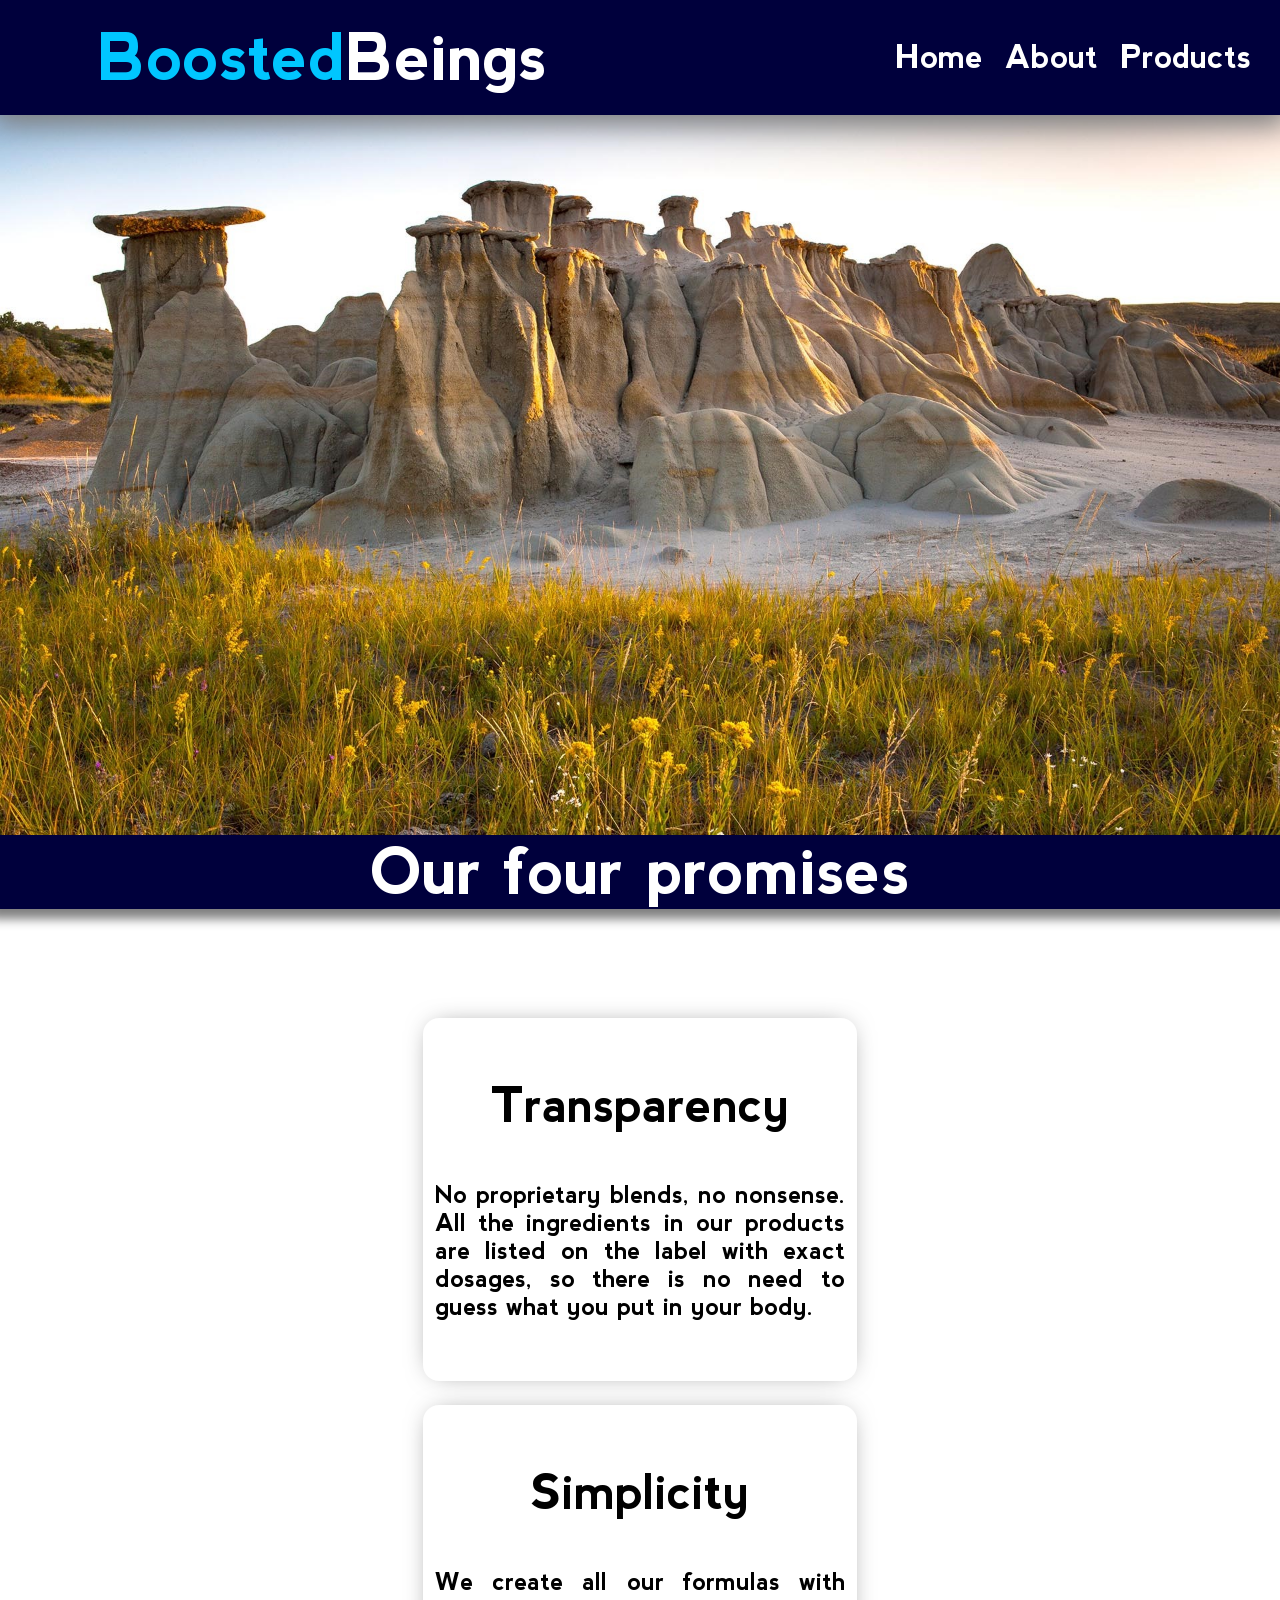
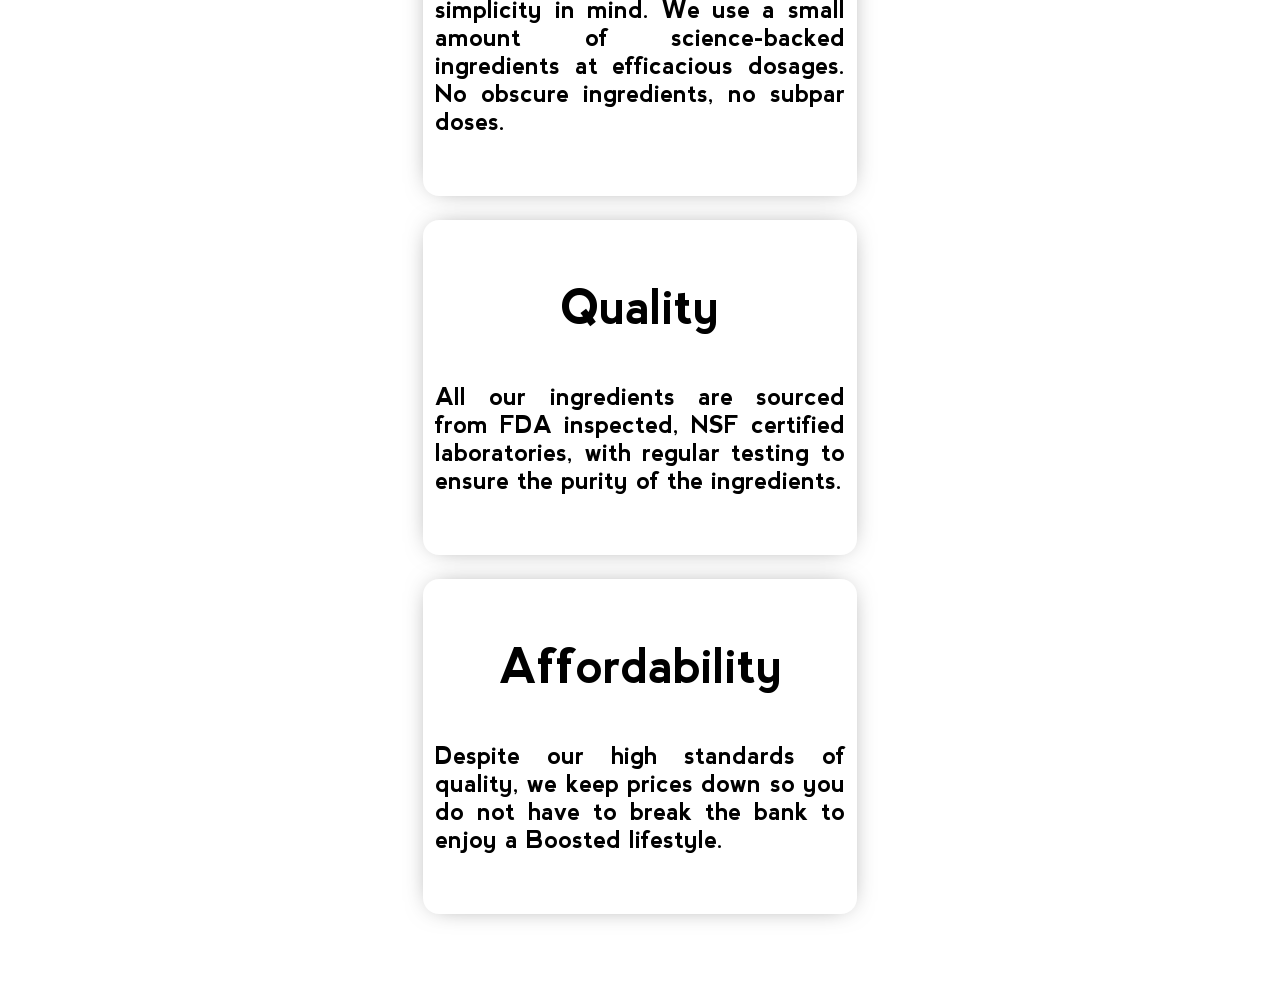
==== index.html @ 20cb0233 "Update" ====
<!doctype html>
<html>
<head>
<meta charset="utf-8"/>
<meta name="description" content="No subpar dosages. No proprietary blends. No cheap ingredients. Shop our products and enjoy a boosted lifestyle today."/>
<meta name="keywords" content="BoostedBeings, Boosted, Beings, Boosted Beings, supplements, nootropics, lifestyle, workout, preworkout, stress, anxiety, relief, unwind"/>
<meta name="author" content="Jean-Christophe Raymond-Bertrand"/>
<meta name="viewport" content="width=device-width, initial-scale=1.0"/>
<title>Boosted Beings</title>

<link rel="stylesheet" href="https://unpkg.com/aos@next/dist/aos.css">
<link id="theme" rel="stylesheet" type="text/css" href="css/css.css">
	
<link rel="apple-touch-icon" sizes="180x180" href="icons/apple-touch-icon.png">
<link rel="icon" type="image/png" sizes="32x32" href="icons/favicon-32x32.png">
<link rel="icon" type="image/png" sizes="16x16" href="icons/favicon-16x16.png">
<link rel="manifest" href="/site.webmanifest">
</head>
	

<body>
<script type="text/javascript" src="script/mobile.js"></script>
<header id="mheader">
			<h1>Boosted<span>Beings</span></h1>
  <button id="dbtn">Menu</button>
		<div id="dropdown">
			<nav id =  "main-navbar">
				<a href="index.html">Home</a>
				<a href="about.html">About</a>
				<a href="index.html">Products</a>
			</nav>
		</div>
	</header>

<div id="wrapper">
	<div id="sl-container">
		<div id = "slideshow">
			<figure>
				<img src="images/1.jpg" alt="">
				<img src="images/2.jpg" alt="">
				<img src="images/3.jpg" alt="">
				<img src="images/4.jpg" alt="">
				<img src="images/1.jpg" alt="">
			</figure>
			<h1 id="prom">Our four promises</h1>
        </div>
	</div>
	<div class="container">
		<div id="phalf">
			<br>
			<div data-aos="fade-in">
				<h3>Transparency</h3>
				<p>No proprietary blends, no nonsense. All the ingredients in our products are listed on the label with exact dosages, so there is no need to guess what you put in your body.</p>
			</div>
			<div data-aos="fade-in">
				<h3>Simplicity</h3>
				<p>We create all our formulas with simplicity in mind. We use a small amount of science-backed ingredients at efficacious dosages. No obscure ingredients, no subpar doses.</p>
			</div>	
			<div data-aos="fade-in">
				<h3>Quality</h3>
				<p>All our ingredients are sourced from FDA inspected, NSF certified laboratories, with regular testing to ensure the purity of  the ingredients.</p>
			</div>
			<div data-aos="fade-in">
				<h3>Affordability</h3>
				<p>Despite our high standards of quality, we keep prices down so you do not have to break the bank to enjoy a Boosted lifestyle.</p>
			</div>
			<br>
		</div>
	</div>
	<br>
	<br>
</div>
</body>

<script type="text/javascript" src="script/js.js"></script>
<script src="https://unpkg.com/aos@next/dist/aos.js"></script>
<script>
	AOS.init();
</script>
</html>
---- css/css.css ----
@font-face {
    font-family: 'nevis Bold';
    font-style: normal;
    font-weight: normal;
    src: local('nevis Bold'), url('../fonts/nevis.woff') format('woff');
}



/*global stuff*/
::-webkit-scrollbar{
	width: 10px;
}

body{
	font-family: 'nevis Bold';
	background-color: white;
	margin: 0;
}

#wrapper{
}

.container{
	width:80%;
	margin: auto;
	overflow-x: hidden;
}

/*link properties*/
a:link{
	text-decoration: none;
}

a:visited{
	text-decoration:none;
}

a:hover{
	font-weight: bold;
}
/*link properties*/
/*global stuff*/

/*Main header stuff*/
#dbtn{
	background: blue;
	display: none;
}

header{
	display: grid;
	grid-template-columns: 70% 30%;
	z-index: 100;
	position:sticky;
	top:0px;
	background-color: #00003c;
	margin-top: 0px;
	padding: 10px;
	border-style: white solid;
	box-shadow: 0px 5px 26px 5px gray;
	height:95px;
}

header span{
	 color: #fff;
}
header h1{
	color: #00c6ff;
	font-family: 'nevis Bold';
	font-size: 4em;
	margin: auto;
	margin-left: 10%;	
	align-content: left;
}

header a:hover{
	font-weight:bold;
}

header a:visited{
	color:white;
}

nav{
	height: 95px;
	position: relative;
	font-family: 'nevis Bold';
	width: auto;
	float: right;
	margin: auto;
	margin-right: 1em;
	display: grid;
	text-align: center;
	grid-template-columns: 1fr 1fr 1fr;
	grid-column-gap: 1em;
	grid-row-gap: 2px;
}

nav a{
	font-size: 2em;
	margin: auto;
	color: white;
	padding: 3px;
}

/*Main header stuff*/

.par1{
	background-color: black;
	color: white;
}

#mailing-list label{
	margin-left: 5%;
	border-style: solid;
	box-sizing: border-box;
	height: 500px;
}

/*Slideshow*/

#sl-container{
	width:100%;
	margin: auto;
}

#slideshow{
	overflow: hidden;
}

#slideshow figure{
	position:relative;
	width: 500%;
	margin:0;
	left:0;	
	animation: 15s slideshow infinite;
}

#slideshow img{
	float: left;
	width: 20%;
}

@keyframes slideshow{
	0%{
		left:0;
	}
	20%{
		left:0;
	}
	25%{
		left:-100%;
	}
	45%{
		left:-100%;
	}
	50%{
		left:-200%;
	}
	70%{
		left:-200%;
	}
	75%{
		left:-300%;
	}
	95%{
		left:-300%;
	}	
	100%{
		left: -400%;
	}
}

#slideshow h2{
	right: 45vw;
	left: 45vw;
	text-align: center;
	position: absolute;
	top: 50%;
	z-index: 100;
	color: white;
}
/*Slideshow*/

#prom{
	text-align: center;
	font-size: 4em;
	color: white;
	background: #00003c;
	box-shadow: 0px 0px 10px 10px gray;
}

#phalf{
	display:grid;
	grid-template-columns: 1fr;
	grid-column-gap: 2em;
	grid-row-gap:3em;
}

#phalf > div{
	min-width: 400px;
	max-width: 500px;
	width:40%;
	height: 100%;
	margin:auto;
	border-sizing: border-box;
	border-radius: 1em;
	text-align: justify;
	padding: .75em;
	box-shadow: 0px 0px 27px -11px #666666;	
}

#phalf h3{
	text-align:center;
	font-size: 3em;
}

#phalf p{
	text-align:justify;
	font-size: 1.5em;
}
@media (max-width : 925px ){
	header{
		height: auto;
	}
	
	header{
		grid-template-columns: 1fr;
		grid-row-gap: 10px;
	}
	
	header h1{
		display:block;
		margin: auto;
		height:75px;
		float: center;
	}
	
	#dropdown{
		position: relative;
		margin: auto;
	}
	
	nav{
		height: auto;
	}
	
	#main-navbar{
		display: block;
		float: center;
		margin: auto;
		grid-template-columns: 1fr 1fr 1fr;	
	}
	
	.container{
		width:92%;
	}
	}
}
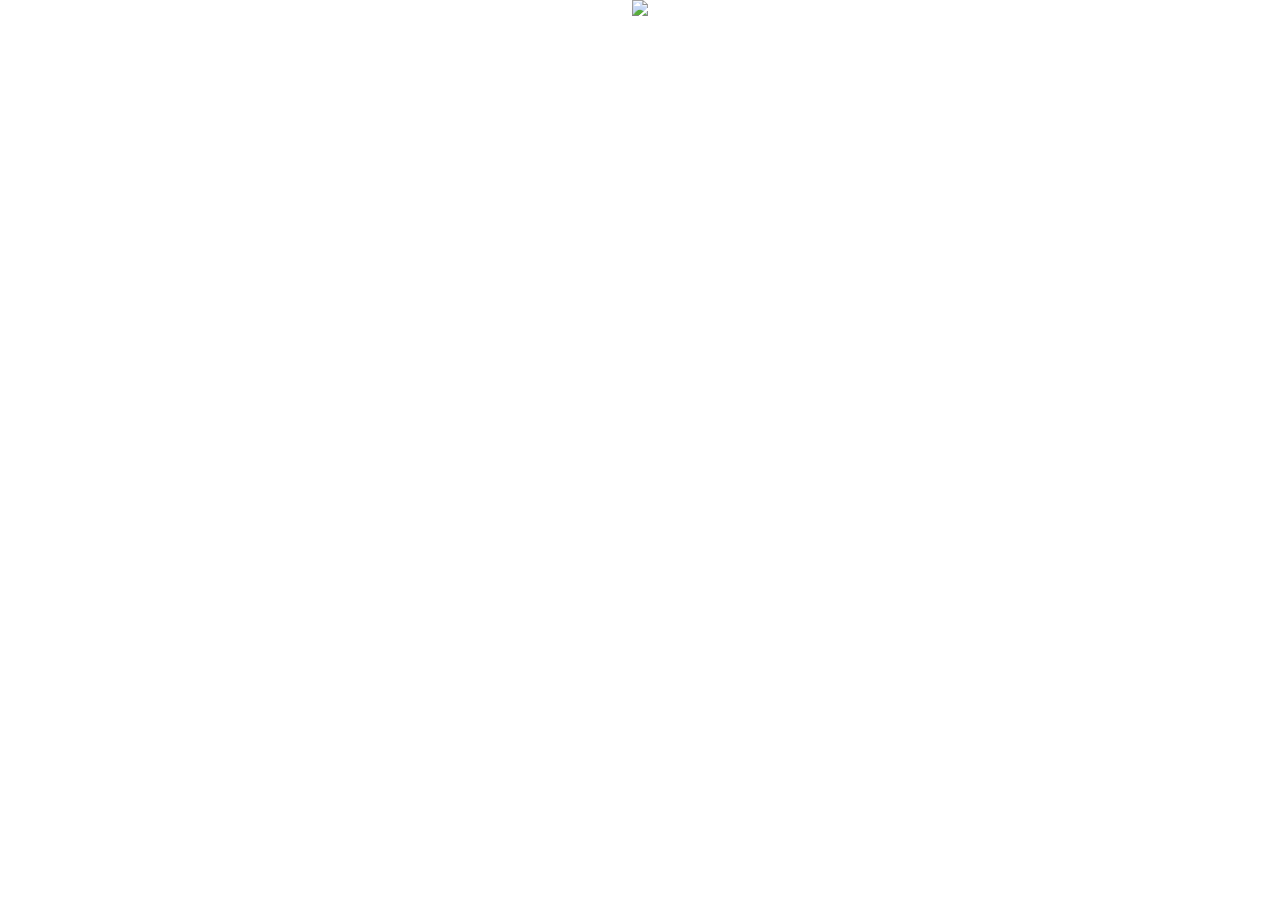
==== commit d58c7082: "landing page" ====
--- a/index.html
+++ b/index.html
@@ -1,80 +1,15 @@
 <!doctype html>
 <html>
 <head>
-<meta charset="utf-8"/>
-<meta name="description" content="No subpar dosages. No proprietary blends. No cheap ingredients. Shop our products and enjoy a boosted lifestyle today."/>
-<meta name="keywords" content="BoostedBeings, Boosted, Beings, Boosted Beings, supplements, nootropics, lifestyle, workout, preworkout, stress, anxiety, relief, unwind"/>
-<meta name="author" content="Jean-Christophe Raymond-Bertrand"/>
-<meta name="viewport" content="width=device-width, initial-scale=1.0"/>
-<title>Boosted Beings</title>
-
-<link rel="stylesheet" href="https://unpkg.com/aos@next/dist/aos.css">
-<link id="theme" rel="stylesheet" type="text/css" href="css/css.css">
-	
-<link rel="apple-touch-icon" sizes="180x180" href="icons/apple-touch-icon.png">
-<link rel="icon" type="image/png" sizes="32x32" href="icons/favicon-32x32.png">
-<link rel="icon" type="image/png" sizes="16x16" href="icons/favicon-16x16.png">
-<link rel="manifest" href="/site.webmanifest">
+<link id="theme" rel="stylesheet" type="text/css" href="css/temp-css.css">
 </head>
-	
 
 <body>
-<script type="text/javascript" src="script/mobile.js"></script>
-<header id="mheader">
-			<h1>Boosted<span>Beings</span></h1>
-  <button id="dbtn">Menu</button>
-		<div id="dropdown">
-			<nav id =  "main-navbar">
-				<a href="index.html">Home</a>
-				<a href="about.html">About</a>
-				<a href="index.html">Products</a>
-			</nav>
-		</div>
-	</header>
+<div>
+	<a href="https://jcrb7800.getform.com/ql7ld"><img src="images/outwork.png"></a>
+	<h2>Coming soon</h2>
+	<p>Stay tuned; click anywhere to sign-up to our newsletter</p>
+</div>
 
-<div id="wrapper">
-	<div id="sl-container">
-		<div id = "slideshow">
-			<figure>
-				<img src="images/1.jpg" alt="">
-				<img src="images/2.jpg" alt="">
-				<img src="images/3.jpg" alt="">
-				<img src="images/4.jpg" alt="">
-				<img src="images/1.jpg" alt="">
-			</figure>
-			<h1 id="prom">Our four promises</h1>
-        </div>
-	</div>
-	<div class="container">
-		<div id="phalf">
-			<br>
-			<div data-aos="fade-in">
-				<h3>Transparency</h3>
-				<p>No proprietary blends, no nonsense. All the ingredients in our products are listed on the label with exact dosages, so there is no need to guess what you put in your body.</p>
-			</div>
-			<div data-aos="fade-in">
-				<h3>Simplicity</h3>
-				<p>We create all our formulas with simplicity in mind. We use a small amount of science-backed ingredients at efficacious dosages. No obscure ingredients, no subpar doses.</p>
-			</div>	
-			<div data-aos="fade-in">
-				<h3>Quality</h3>
-				<p>All our ingredients are sourced from FDA inspected, NSF certified laboratories, with regular testing to ensure the purity of  the ingredients.</p>
-			</div>
-			<div data-aos="fade-in">
-				<h3>Affordability</h3>
-				<p>Despite our high standards of quality, we keep prices down so you do not have to break the bank to enjoy a Boosted lifestyle.</p>
-			</div>
-			<br>
-		</div>
-	</div>
-	<br>
-	<br>
-</div>
 </body>
-
-<script type="text/javascript" src="script/js.js"></script>
-<script src="https://unpkg.com/aos@next/dist/aos.js"></script>
-<script>
-	AOS.init();
-</script>
 </html>
--- a/css/temp-css.css
+++ b/css/temp-css.css
@@ -0,0 +1,37 @@
+@font-face {
+    font-family: 'nevis Bold';
+    font-style: normal;
+    font-weight: normal;
+    src: local('nevis Bold'), url('../fonts/nevis.woff') format('woff');
+}
+
+body{
+	margin: 0;
+	overflow: hidden;
+}
+
+div{
+	display: flex;
+	justify-content:center;
+}
+
+h2{
+	position: absolute;
+	top: 10px;
+	font-size: 3em;
+	color: white;
+	font-family: 'nevis Bold';
+}
+
+p{
+	position: absolute;
+	font-size: 1em;
+	color: white;
+	font-family: 'nevis Bold';
+}
+
+img {
+
+	height: 100vh;
+	
+}
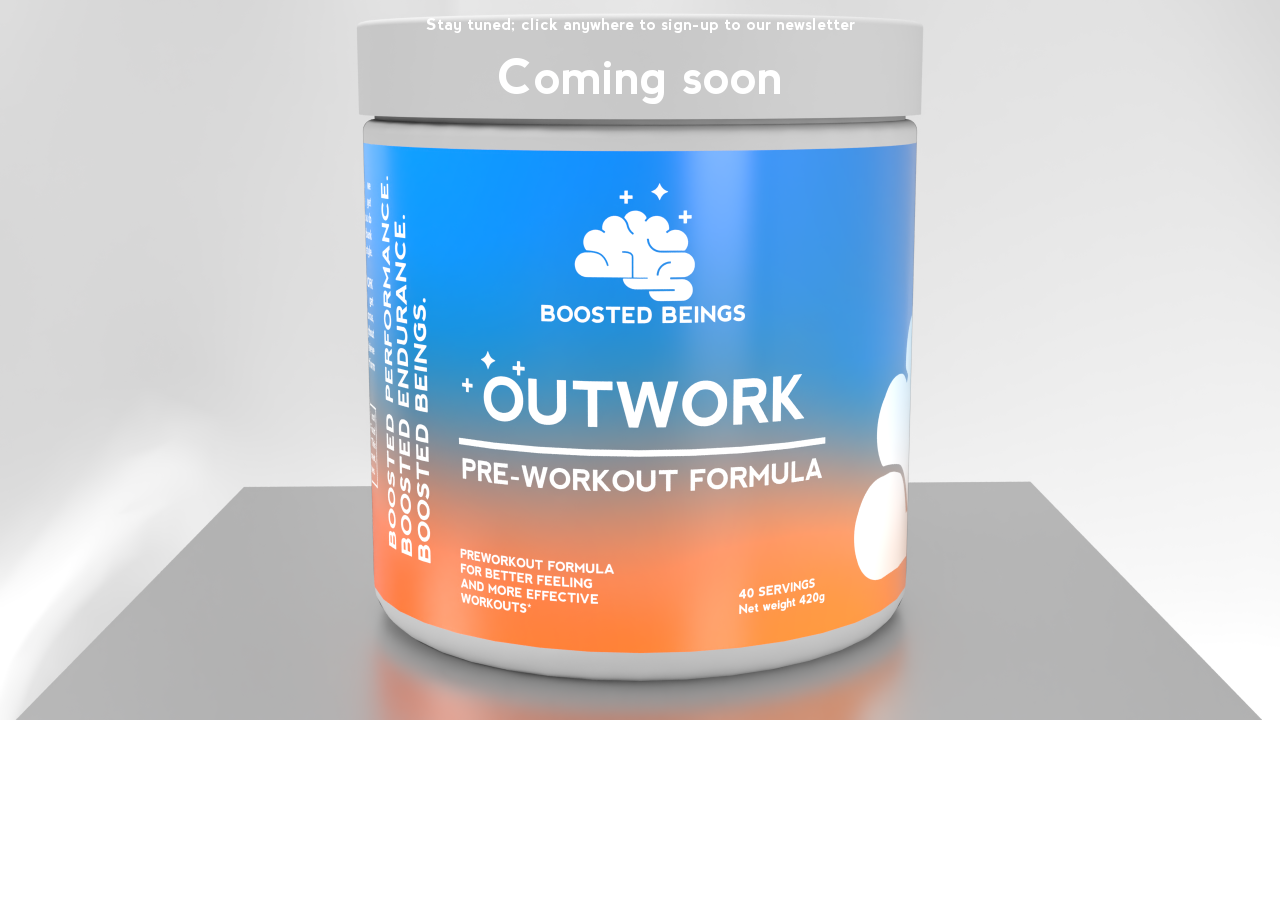
==== commit 72a54fd3: "img update" ====
--- a/index.html
+++ b/index.html
@@ -1,12 +1,25 @@
 <!doctype html>
 <html>
 <head>
+<meta charset="utf-8"/>
+<meta name="description" content="No subpar dosages. No proprietary blends. No cheap ingredients. Shop our products and enjoy a boosted lifestyle today."/>
+<meta name="keywords" content="BoostedBeings, Boosted, Beings, Boosted Beings, supplements, nootropics, lifestyle, workout, preworkout, stress, anxiety, relief, unwind"/>
+<meta name="author" content="Jean-Christophe Raymond-Bertrand"/>
+<meta name="viewport" content="width=device-width, initial-scale=1.0"/>
+<title>Boosted Beings</title>
+
+<link rel="stylesheet" href="https://unpkg.com/aos@next/dist/aos.css">
 <link id="theme" rel="stylesheet" type="text/css" href="css/temp-css.css">
+	
+<link rel="apple-touch-icon" sizes="180x180" href="icons/apple-touch-icon.png">
+<link rel="icon" type="image/png" sizes="32x32" href="icons/favicon-32x32.png">
+<link rel="icon" type="image/png" sizes="16x16" href="icons/favicon-16x16.png">
+<link rel="manifest" href="/site.webmanifest">
 </head>
 
 <body>
 <div>
-	<a href="https://jcrb7800.getform.com/ql7ld"><img src="images/outwork.png"></a>
+	<a href="https://jcrb7800.getform.com/ql7ld"><img src="images/new outwork.png"></a>
 	<h2>Coming soon</h2>
 	<p>Stay tuned; click anywhere to sign-up to our newsletter</p>
 </div>
--- a/css/temp-css.css
+++ b/css/temp-css.css
@@ -32,6 +32,6 @@
 
 img {
 
-	height: 100vh;
+	width: 100vw;
 	
 }
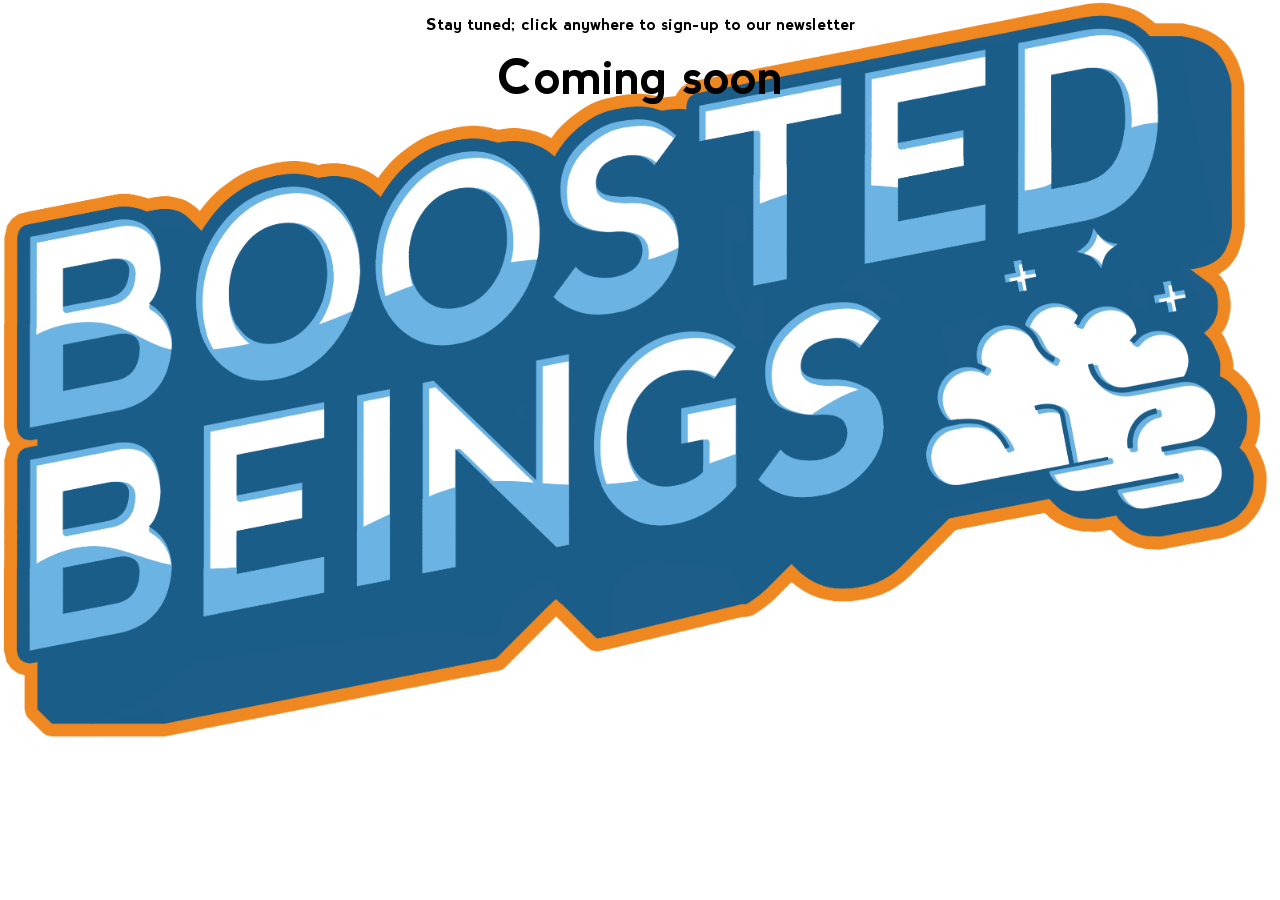
==== commit d0500d0e: "d" ====
--- a/index.html
+++ b/index.html
@@ -19,7 +19,7 @@
 
 <body>
 <div>
-	<a href="https://jcrb7800.getform.com/ql7ld"><img src="images/new outwork.png"></a>
+	<a href="https://jcrb7800.getform.com/ql7ld"><img src="images/go fins.png"></a>
 	<h2>Coming soon</h2>
 	<p>Stay tuned; click anywhere to sign-up to our newsletter</p>
 </div>
--- a/css/temp-css.css
+++ b/css/temp-css.css
@@ -19,14 +19,14 @@
 	position: absolute;
 	top: 10px;
 	font-size: 3em;
-	color: white;
+	color: black;
 	font-family: 'nevis Bold';
 }
 
 p{
 	position: absolute;
 	font-size: 1em;
-	color: white;
+	color: black;
 	font-family: 'nevis Bold';
 }
 
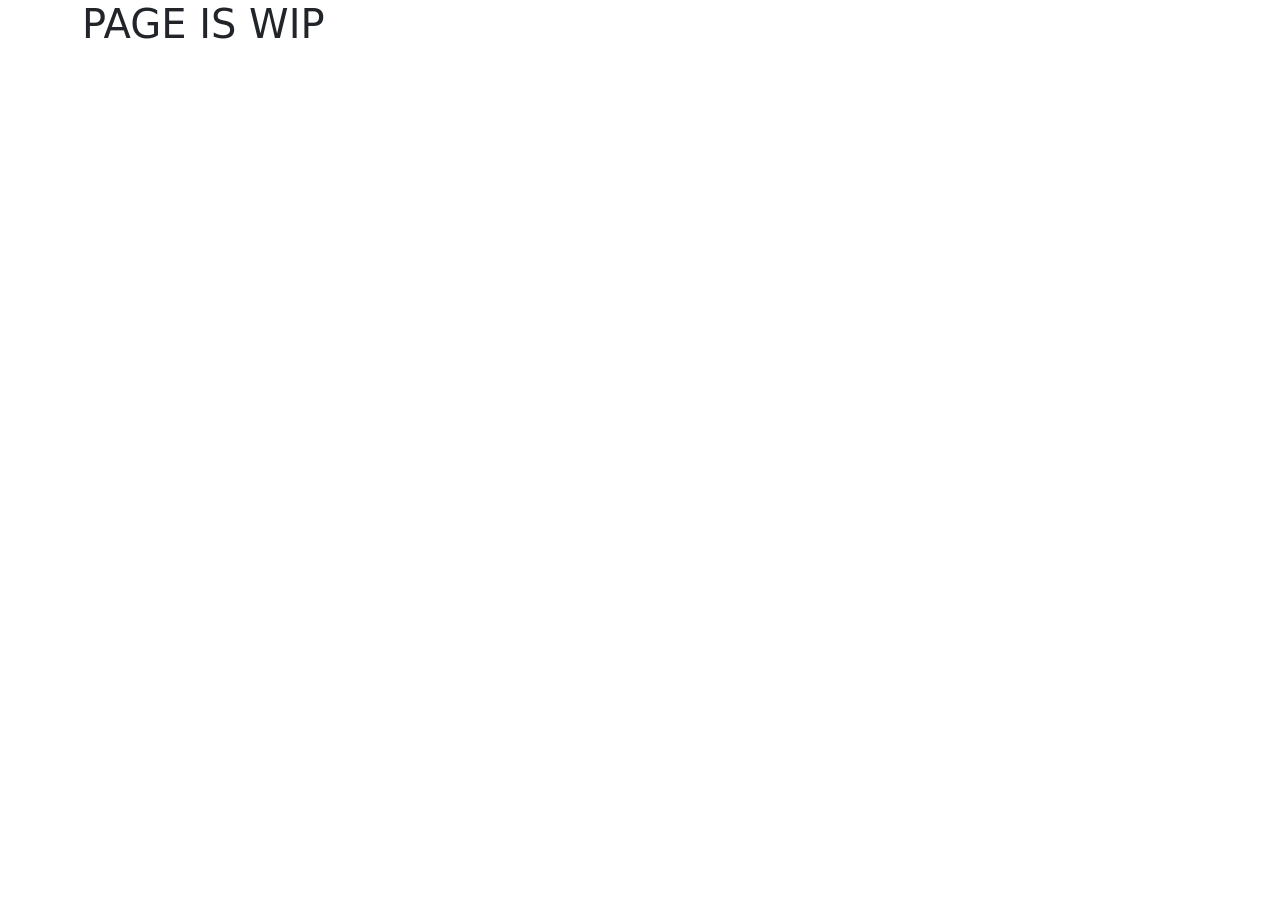
==== commit d9c017fe: "Create index.html" ====
--- a/index.html
+++ b/index.html
@@ -1,28 +1,18 @@
-<!doctype html>
-<html>
+<!DOCTYPE html>
+<html lang="en">
 <head>
-<meta charset="utf-8"/>
-<meta name="description" content="No subpar dosages. No proprietary blends. No cheap ingredients. Shop our products and enjoy a boosted lifestyle today."/>
-<meta name="keywords" content="BoostedBeings, Boosted, Beings, Boosted Beings, supplements, nootropics, lifestyle, workout, preworkout, stress, anxiety, relief, unwind"/>
-<meta name="author" content="Jean-Christophe Raymond-Bertrand"/>
-<meta name="viewport" content="width=device-width, initial-scale=1.0"/>
-<title>Boosted Beings</title>
+    <meta charset="UTF-8">
+    <meta name="viewport" content="width=device-width, initial-scale=1.0">
+    <title>Document</title>
 
-<link rel="stylesheet" href="https://unpkg.com/aos@next/dist/aos.css">
-<link id="theme" rel="stylesheet" type="text/css" href="css/temp-css.css">
-	
-<link rel="apple-touch-icon" sizes="180x180" href="icons/apple-touch-icon.png">
-<link rel="icon" type="image/png" sizes="32x32" href="icons/favicon-32x32.png">
-<link rel="icon" type="image/png" sizes="16x16" href="icons/favicon-16x16.png">
-<link rel="manifest" href="/site.webmanifest">
+    <!-- BOOTSTRAP IMPORTS -->
+
+    <link href="https://cdn.jsdelivr.net/npm/bootstrap@5.3.1/dist/css/bootstrap.min.css" rel="stylesheet" integrity="sha384-4bw+/aepP/YC94hEpVNVgiZdgIC5+VKNBQNGCHeKRQN+PtmoHDEXuppvnDJzQIu9" crossorigin="anonymous">
+    <script src="https://cdn.jsdelivr.net/npm/bootstrap@5.3.1/dist/js/bootstrap.bundle.min.js" integrity="sha384-HwwvtgBNo3bZJJLYd8oVXjrBZt8cqVSpeBNS5n7C8IVInixGAoxmnlMuBnhbgrkm" crossorigin="anonymous"></script>
 </head>
-
 <body>
-<div>
-	<a href="https://jcrb7800.getform.com/ql7ld"><img src="images/go fins.png"></a>
-	<h2>Coming soon</h2>
-	<p>Stay tuned; click anywhere to sign-up to our newsletter</p>
-</div>
-
+    <div class="container">
+        <h1>PAGE IS WIP</h1>
+    </div>
 </body>
 </html>
